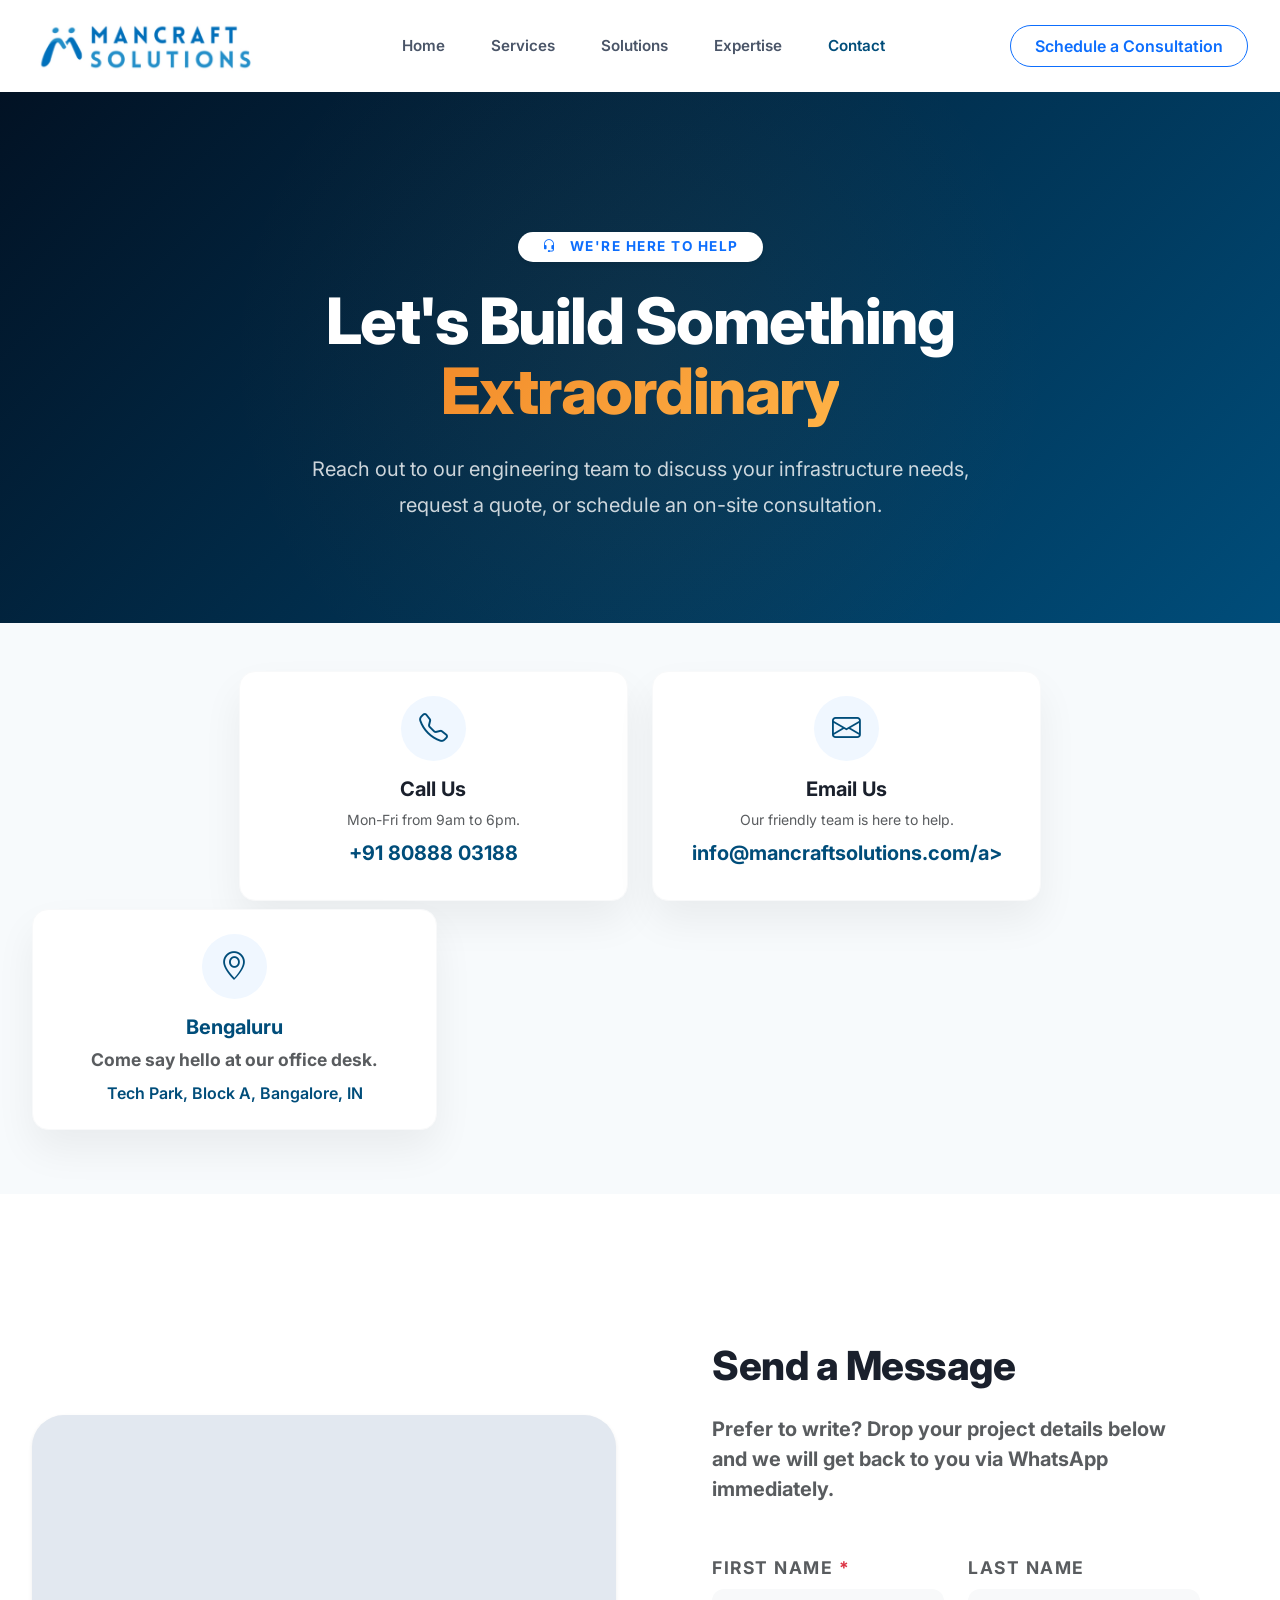
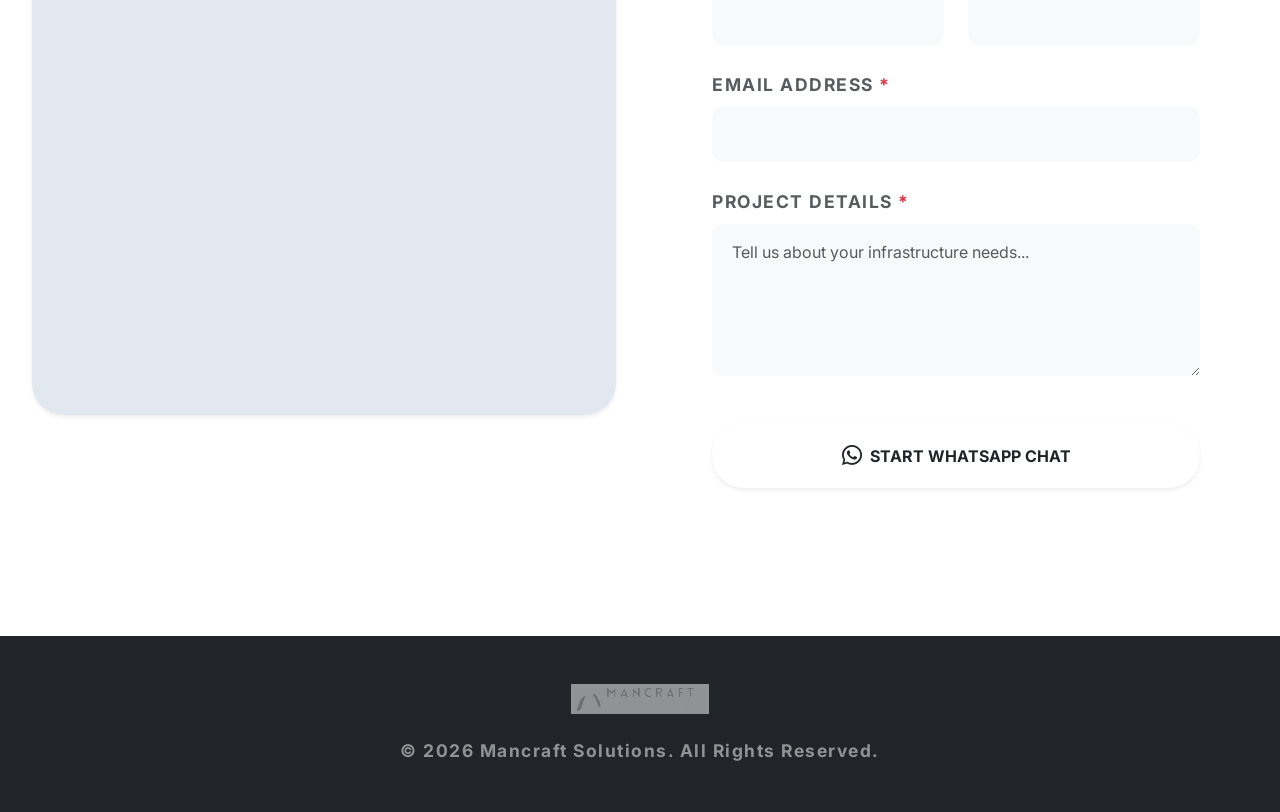
==== contact.html @ b44d3eac "updated commit" ====
<!DOCTYPE html>
<html lang="en">
<head>
    <meta charset="UTF-8">
    <meta name="viewport" content="width=device-width, initial-scale=1.0">
    <title>Contact Us | Mancraft Solutions</title>
    
    <link href="https://cdn.jsdelivr.net/npm/bootstrap@5.3.0/dist/css/bootstrap.min.css" rel="stylesheet">
    <link rel="stylesheet" href="https://cdn.jsdelivr.net/npm/bootstrap-icons@1.11.1/font/bootstrap-icons.css">
    <link rel="stylesheet" href="style.css">
</head>
<body>

    <nav class="navbar navbar-expand-lg bg-white py-3">
        <div class="container-fluid container-wide">
            <a class="navbar-brand" href="index.html">
                <img src="Picsart_26-04-26_11-43-35-209.jpg.jpeg" alt="Mancraft Solutions Logo" height="50">
            </a>
            <button class="navbar-toggler" type="button" data-bs-toggle="collapse" data-bs-target="#navbarNav">
                <span class="navbar-toggler-icon"></span>
            </button>
            <div class="collapse navbar-collapse" id="navbarNav">
                <ul class="navbar-nav mx-auto">
                    <li class="nav-item"><a class="nav-link" href="index.html">Home</a></li>
                    <li class="nav-item"><a class="nav-link" href="services.html">Services</a></li>
                    <li class="nav-item"><a class="nav-link" href="solutions.html">Solutions</a></li>
                    <li class="nav-item"><a class="nav-link" href="expertise.html">Expertise</a></li>
                    <li class="nav-item"><a class="nav-link active" href="contact.html">Contact</a></li>
                </ul>
                <a href="contact.html" class="btn btn-outline-primary rounded-pill px-4 py-2 fw-semibold">Schedule a Consultation</a>
            </div>
        </div>
    </nav>

    <section class="inner-page-header position-relative overflow-hidden text-center">
        <div class="position-absolute top-50 start-50 translate-middle w-100 h-100" style="background: radial-gradient(circle, rgba(242,139,42,0.05) 0%, rgba(0,0,0,0) 60%);"></div>
        
        <div class="container-wide position-relative z-index-2">
            <span class="badge bg-white text-primary rounded-pill px-4 py-2 mb-4 fw-bold tracking-wide shadow-sm" style="font-size: 0.85rem;">
                <i class="bi bi-headset me-2"></i> WE'RE HERE TO HELP
            </span>
            <h1 class="inner-hero-title mb-4">
                Let's Build Something <br> 
                <span class="text-orange-gradient">Extraordinary</span>
            </h1>
            <p class="inner-hero-subtitle mx-auto mb-0">
                Reach out to our engineering team to discuss your infrastructure needs, request a quote, or schedule an on-site consultation.
            </p>
        </div>
    </section>

    <section class="py-5 position-relative contact-overlap" style="z-index: 10;">
        <div class="container-wide">
            <div class="row g-4 justify-content-center">
                
                <div class="col-lg-4 col-md-6">
                    <div class="bg-white p-4 rounded-4 shadow-premium text-center h-100 contact-card border border-light">
                        <div class="icon-box mx-auto mb-3"><i class="bi bi-telephone"></i></div>
                        <h5 class="fw-bold mb-2">Call Us</h5>
                        <p class="text-muted small mb-0">Mon-Fri from 9am to 6pm.</p>
                        <a href="tel:+918088803188" class="fs-5 fw-bold text-decoration-none mt-2 d-block" style="color: var(--brand-blue);">+91 80888 03188</a>
                    </div>
                </div>

                <div class="col-lg-4 col-md-6">
                    <div class="bg-white p-4 rounded-4 shadow-premium text-center h-100 contact-card border border-light">
                        <div class="icon-box mx-auto mb-3"><i class="bi bi-envelope"></i></div>
                        <h5 class="fw-bold mb-2">Email Us</h5>
                        <p class="text-muted small mb-0">Our friendly team is here to help.</p>
                        <a href="mailto:info@mancraftsolutions.com" class="fs-5 fw-bold text-decoration-none mt-2 d-block" style="color: var(--brand-blue);">info@mancraftsolutions.com/a>
                    </div>
                </div>

                <div class="col-lg-4 col-md-6">
                    <div class="bg-white p-4 rounded-4 shadow-premium text-center h-100 contact-card border border-light">
                        <div class="icon-box mx-auto mb-3"><i class="bi bi-geo-alt"></i></div>
                        <h5 class="fw-bold mb-2">Bengaluru</h5>
                        <p class="text-muted small mb-0">Come say hello at our office desk.</p>
                        <span class="fs-6 fw-semibold mt-2 d-block" style="color: var(--brand-blue);">Tech Park, Block A, Bangalore, IN</span>
                    </div>
                </div>

            </div>
        </div>
    </section>

    <section class="section-padding bg-white" id="contactForm">
        <div class="container-wide">
            <div class="row g-5 align-items-center">
                
                <div class="col-lg-6">
                    <div class="rounded-5 overflow-hidden shadow-sm" style="height: 600px; background-color: #e2e8f0;">
                        <iframe src="https://www.google.com/maps/embed?pb=!1m18!1m12!1m3!1d3888.001696423075!2d77.5920194!3d12.9715987!2m3!1f0!2f0!3f0!3m2!1i1024!2i768!4f13.1!3m3!1m2!1s0x0%3A0x0!2zMTLCsDU4JzE3LjgiTiA3N8KwMzUnMzEuMyJF!5e0!3m2!1sen!2sin!4v1620000000000!5m2!1sen!2sin" width="100%" height="100%" style="border:0;" allowfullscreen="" loading="lazy"></iframe>
                    </div>
                </div>

                <div class="col-lg-6">
                    <div class="p-lg-5">
                        <h2 class="section-title mb-4">Send a Message</h2>
                        <p class="text-muted mb-5">Prefer to write? Drop your project details below and we will get back to you via WhatsApp immediately.</p>

                        <form id="whatsappContactPage">
                            <div class="row g-4">
                                <div class="col-md-6">
                                    <label class="form-label text-muted small fw-bold tracking-wide">FIRST NAME <span class="text-danger">*</span></label>
                                    <input type="text" id="contactFirstName" class="form-control form-control-lg bg-light border-0" required>
                                </div>
                                <div class="col-md-6">
                                    <label class="form-label text-muted small fw-bold tracking-wide">LAST NAME</label>
                                    <input type="text" id="contactLastName" class="form-control form-control-lg bg-light border-0">
                                </div>
                                <div class="col-12">
                                    <label class="form-label text-muted small fw-bold tracking-wide">EMAIL ADDRESS <span class="text-danger">*</span></label>
                                    <input type="email" id="contactEmail" class="form-control form-control-lg bg-light border-0" required>
                                </div>
                                <div class="col-12">
                                    <label class="form-label text-muted small fw-bold tracking-wide">PROJECT DETAILS <span class="text-danger">*</span></label>
                                    <textarea id="contactMessage" class="form-control bg-light border-0" rows="5" placeholder="Tell us about your infrastructure needs..." required style="border-radius: 12px; padding: 1rem 1.25rem;"></textarea>
                                </div>
                                <div class="col-12 mt-5">
                                    <button type="submit" class="btn btn-brand-orange w-100 rounded-pill py-3 fw-bold shadow-sm d-flex align-items-center justify-content-center gap-2">
                                        <i class="bi bi-whatsapp fs-5"></i> START WHATSAPP CHAT
                                    </button>
                                </div>
                            </div>
                        </form>
                    </div>
                </div>

            </div>
        </div>
    </section>

    <footer class="bg-dark text-white py-5 text-center">
        <div class="container-wide">
            <img src="Picsart_26-04-26_11-43-35-209.jpg.jpeg" alt="Logo" height="30" class="mb-4 opacity-50" style="filter: grayscale(100%) brightness(200%);">
            <p class="mb-0 small text-white-50 tracking-wide">© 2026 Mancraft Solutions. All Rights Reserved.</p>
        </div>
    </footer>

    <script src="https://cdn.jsdelivr.net/npm/bootstrap@5.3.0/dist/js/bootstrap.bundle.min.js"></script>

    <script>
        document.getElementById('whatsappContactPage').addEventListener('submit', function(event) {
            event.preventDefault();

            const firstName = document.getElementById('contactFirstName').value;
            const lastName = document.getElementById('contactLastName').value;
            const email = document.getElementById('contactEmail').value;
            const messageText = document.getElementById('contactMessage').value;

            const phoneNumber = "918088803188"; 

            const message = `Hello Mancraft Solutions!%0A%0ANew Website Inquiry:%0A- Name: ${firstName} ${lastName}%0A- Email: ${email}%0A- Message: ${messageText}`;
            const whatsappUrl = `https://wa.me/${phoneNumber}?text=${message}`;

            window.open(whatsappUrl, '_blank');
        });
    </script>
</body>
</html>
---- style.css ----
/* =========================================
   GLOBAL STYLES & TYPOGRAPHY
   ========================================= */
/* Imported heavier font weights (800) for premium titles */
@import url('https://fonts.googleapis.com/css2?family=Inter:wght@400;500;600;700;800&display=swap');

:root {
    --brand-blue: #004d7a; /* Deepened the blue slightly for better corporate contrast */
    --brand-blue-light: #006699;
    --brand-orange: #f28b2a; 
    --text-dark: #1a202c; /* Almost black for razor-sharp readability */
    --text-muted: #4a5568;   
    --bg-light: #f7fafc; /* Softer, cooler off-white */
}


/* Custom Wide Layout - Put this near the top of style.css */
.container-wide {
    width: 100%;
    max-width: 1536px; 
    margin-right: auto;
    margin-left: auto;
    padding-right: 2rem;
    padding-left: 2rem;
}

body {
    font-family: 'Inter', sans-serif;
    background-color: var(--bg-light);
    color: var(--text-dark);
    -webkit-font-smoothing: antialiased; /* Makes fonts look sharper on screens */
}

/* Reusable Typography Utilities */
.tracking-wide { letter-spacing: 1.5px; }
.section-title {
    font-weight: 800;
    font-size: 2.5rem;
    color: var(--text-dark);
    letter-spacing: -0.5px;
}
.section-padding {
    padding: 100px 0; /* Massive breathing room for premium feel */
}

/* =========================================
   NAVIGATION BAR
   ========================================= */
.navbar {
    background-color: rgba(255, 255, 255, 0.95) !important;
    backdrop-filter: blur(10px); /* Gives the header a slight glass effect when scrolling */
    box-shadow: 0 4px 20px rgba(0, 0, 0, 0.03); 
}

.navbar-nav .nav-link {
    font-weight: 600;
    font-size: 0.95rem;
    color: var(--text-muted);
    margin: 0 15px;
    transition: color 0.3s ease;
}

.navbar-nav .nav-link:hover, .navbar-nav .nav-link.active {
    color: var(--brand-blue) !important;
}

/* =========================================
   HERO SECTION 
   ========================================= */
/* =========================================
   HERO SECTION (RESPONSIVE FIX)
   ========================================= */
/* 1. MOBILE-FIRST STYLES (These apply to phones) */
.hero-section {
    padding: 60px 0 60px 0; /* Much less empty space on mobile */
    background: radial-gradient(circle at top left, #ffffff 0%, var(--bg-light) 100%);
}

.hero-title {
    font-size: 2.5rem; /* Shrunk down so it fits perfectly on a phone screen */
    font-weight: 800;
    line-height: 1.2;
    letter-spacing: -1px; 
    background: linear-gradient(135deg, #0b2545 0%, var(--brand-blue-light) 100%);
    -webkit-background-clip: text;
    -webkit-text-fill-color: transparent;
    padding-bottom: 10px; /* FIX: Prevents mobile browsers from chopping off the bottom of letters like 'y' and 'g' */
}

.hero-subtitle {
    color: var(--text-muted);
    font-size: 1.1rem; /* Slightly smaller for mobile */
    line-height: 1.6;
}

/* Image Styling */
.custom-slider-img {
    height: 350px; /* Shorter image so it doesn't hog the whole phone screen */
    object-fit: cover; 
}
.shadow-premium {
    box-shadow: 0 20px 40px rgba(0, 0, 0, 0.06); 
}

/* -----------------------------------------
   2. DESKTOP STYLES (Media Query)
   ----------------------------------------- */
/* When the screen gets wider than a tablet (992px), these rules OVERRIDE the mobile ones above */
@media (min-width: 992px) {
    .hero-section {
        padding: 120px 0 100px 0; /* Brings back the massive premium breathing room */
    }
    
    .hero-title {
        font-size: 3.8rem; /* Brings back the giant, punchy desktop text */
        line-height: 1.15;
        letter-spacing: -1.5px;
    }
    
    .hero-subtitle {
        font-size: 1.25rem;
        line-height: 1.8;
    }
    
    .custom-slider-img {
        height: 600px; /* Makes the image tall and cinematic again */
    }
}
/* =========================================
   SPECIALIZATIONS CARDS
   ========================================= */
.feature-card {
    background-color: #ffffff;
    border: 1px solid rgba(0,0,0,0.03); 
    box-shadow: 0 10px 30px rgba(0, 0, 0, 0.02); 
    transition: all 0.4s cubic-bezier(0.165, 0.84, 0.44, 1); 
}

.feature-card:hover {
    border-color: rgba(0, 102, 153, 0.1); 
    box-shadow: 0 20px 40px rgba(0, 102, 153, 0.08); 
    transform: translateY(-8px); 
}

/* Circular Icon Wrappers */
.icon-box {
    width: 65px;
    height: 65px;
    background-color: #f0f7ff;
    border-radius: 50%;
    display: flex;
    align-items: center;
    justify-content: center;
    color: var(--brand-blue);
    font-size: 1.8rem;
    transition: all 0.3s ease;
}

.feature-card:hover .icon-box {
    background-color: var(--brand-blue);
    color: #ffffff;
}

.card-title {
    font-weight: 700;
    color: var(--text-dark);
}

.card-text {
    color: var(--text-muted);
    font-size: 0.95rem;
    line-height: 1.7;
}

.learn-more-link {
    color: var(--brand-blue);
    font-size: 0.95rem;
    transition: color 0.3s ease;
}

.learn-more-link:hover {
    color: var(--brand-orange); 
}

/* =========================================
   WHY US & FORM
   ========================================= */
.icon-box-small {
    width: 50px;
    height: 50px;
    background-color: #ffffff;
    border-radius: 50%;
    display: flex;
    align-items: center;
    justify-content: center;
    color: var(--brand-blue);
    font-size: 1.4rem;
    box-shadow: 0 4px 12px rgba(0,0,0,0.04);
}

.form-control-lg {
    font-size: 1rem;
    padding: 1rem 1.25rem;
    border-radius: 12px;
}

.form-control:focus {
    background-color: #ffffff !important;
    border: 1px solid var(--brand-blue) !important;
    box-shadow: 0 0 0 4px rgba(0, 102, 153, 0.1);
}

/* Carousel (Slider) Images - Responsive Heights */
.custom-slider-img {
    height: 350px; /* Default: Shorter height for Mobile screens so it doesn't take over the phone */
    object-fit: cover; 
    object-position: center; 
}

/* THE MAGIC: Media Query for Desktop */
@media (min-width: 992px) {
    .custom-slider-img {
        height: 600px; /* Overrides the 350px and makes it tall and majestic ONLY on large desktop screens */
    }
}


/* =========================================
   BRANDS SECTION (LOGO GRID)
   ========================================= */
.brand-logo-img {
    height: 45px;          /* Locks the height so the row is perfectly straight */
    width: 150px;          /* Gives wide logos room to stretch */
    object-fit: contain;   /* Prevents the image from squishing or distorting */
    
    /* Erases solid white backgrounds from downloaded JPGs */
    mix-blend-mode: multiply; 
    
    /* Premium Hover Effect (Starts muted/grey, turns full color on hover) */
    filter: grayscale(100%) opacity(50%); 
    transition: all 0.3s ease;
    cursor: pointer;
}

.brand-logo-img:hover {
    filter: grayscale(0%) opacity(100%);
    transform: translateY(-3px); /* Subtle lift effect */
}


/* =========================================
   INNER PAGE STYLES (Services Header)
   ========================================= */
.inner-page-header {
    /* Made the dark blue even richer to make the white text pop */
    background: linear-gradient(135deg, #021224 0%, var(--brand-blue) 100%);
    padding: 140px 0 100px 0; /* Massive breathing room */
}

/* Premium Desktop Typography */
.inner-hero-title {
    color: #ffffff;
    font-size: 4rem; /* Massive, bold sizing */
    font-weight: 800; /* Uses that heavy Inter font we imported */
    line-height: 1.1;
    letter-spacing: -1.5px; /* Tucks the letters tightly together */
}

/* The Highlight Gradient Effect */
.text-orange-gradient {
    background: linear-gradient(135deg, var(--brand-orange) 0%, #ffb347 100%);
    -webkit-background-clip: text;
    -webkit-text-fill-color: transparent;
    padding-bottom: 5px; /* Prevents text clipping */
}

/* Subtitle Readability */
.inner-hero-subtitle {
    color: rgba(255, 255, 255, 0.8); /* Slightly transparent white reduces eye strain */
    font-size: 1.25rem;
    line-height: 1.8;
    max-width: 700px;
    font-weight: 400;
}

/* Mobile Responsiveness (Crucial so it doesn't break on phones) */
@media (max-width: 991px) {
    .inner-page-header { padding: 80px 0 60px 0; }
    .inner-hero-title { font-size: 2.5rem; letter-spacing: -1px; }
    .inner-hero-subtitle { font-size: 1.1rem; }
}



/* Contact Page Card Hover */
.contact-card {
    transition: transform 0.3s ease, box-shadow 0.3s ease;
}
.contact-card:hover {
    transform: translateY(-5px);
    box-shadow: 0 25px 50px rgba(0, 0, 0, 0.08);
}


/* =========================================
   SOLUTIONS PAGE - INTERACTIVE TABS
   ========================================= */
.custom-tab {
    color: var(--text-muted) !important;
    font-weight: 600;
    padding: 12px 30px !important;
    border-radius: 50px !important;
    background-color: #f8fbff !important;
    border: 1px solid #e2e8f0 !important;
    transition: all 0.3s ease !important;
}

.custom-tab:hover {
    color: var(--brand-blue) !important;
    border-color: var(--brand-blue) !important;
}

/* When a user clicks the tab, it turns solid blue */
.nav-pills .nav-link.active.custom-tab {
    background-color: var(--brand-blue) !important;
    color: #ffffff !important;
    border-color: var(--brand-blue) !important;
    box-shadow: 0 8px 20px rgba(0, 102, 153, 0.2);
}

/* Smooth fade animation for the content */
.tab-content .tab-pane {
    transition: opacity 0.4s ease-in-out;
}




/* =========================================
   EXPERTISE PAGE STYLES
   ========================================= */
@media (min-width: 768px) {
    .border-end-md {
        border-right: 1px solid #e2e8f0;
    }
}
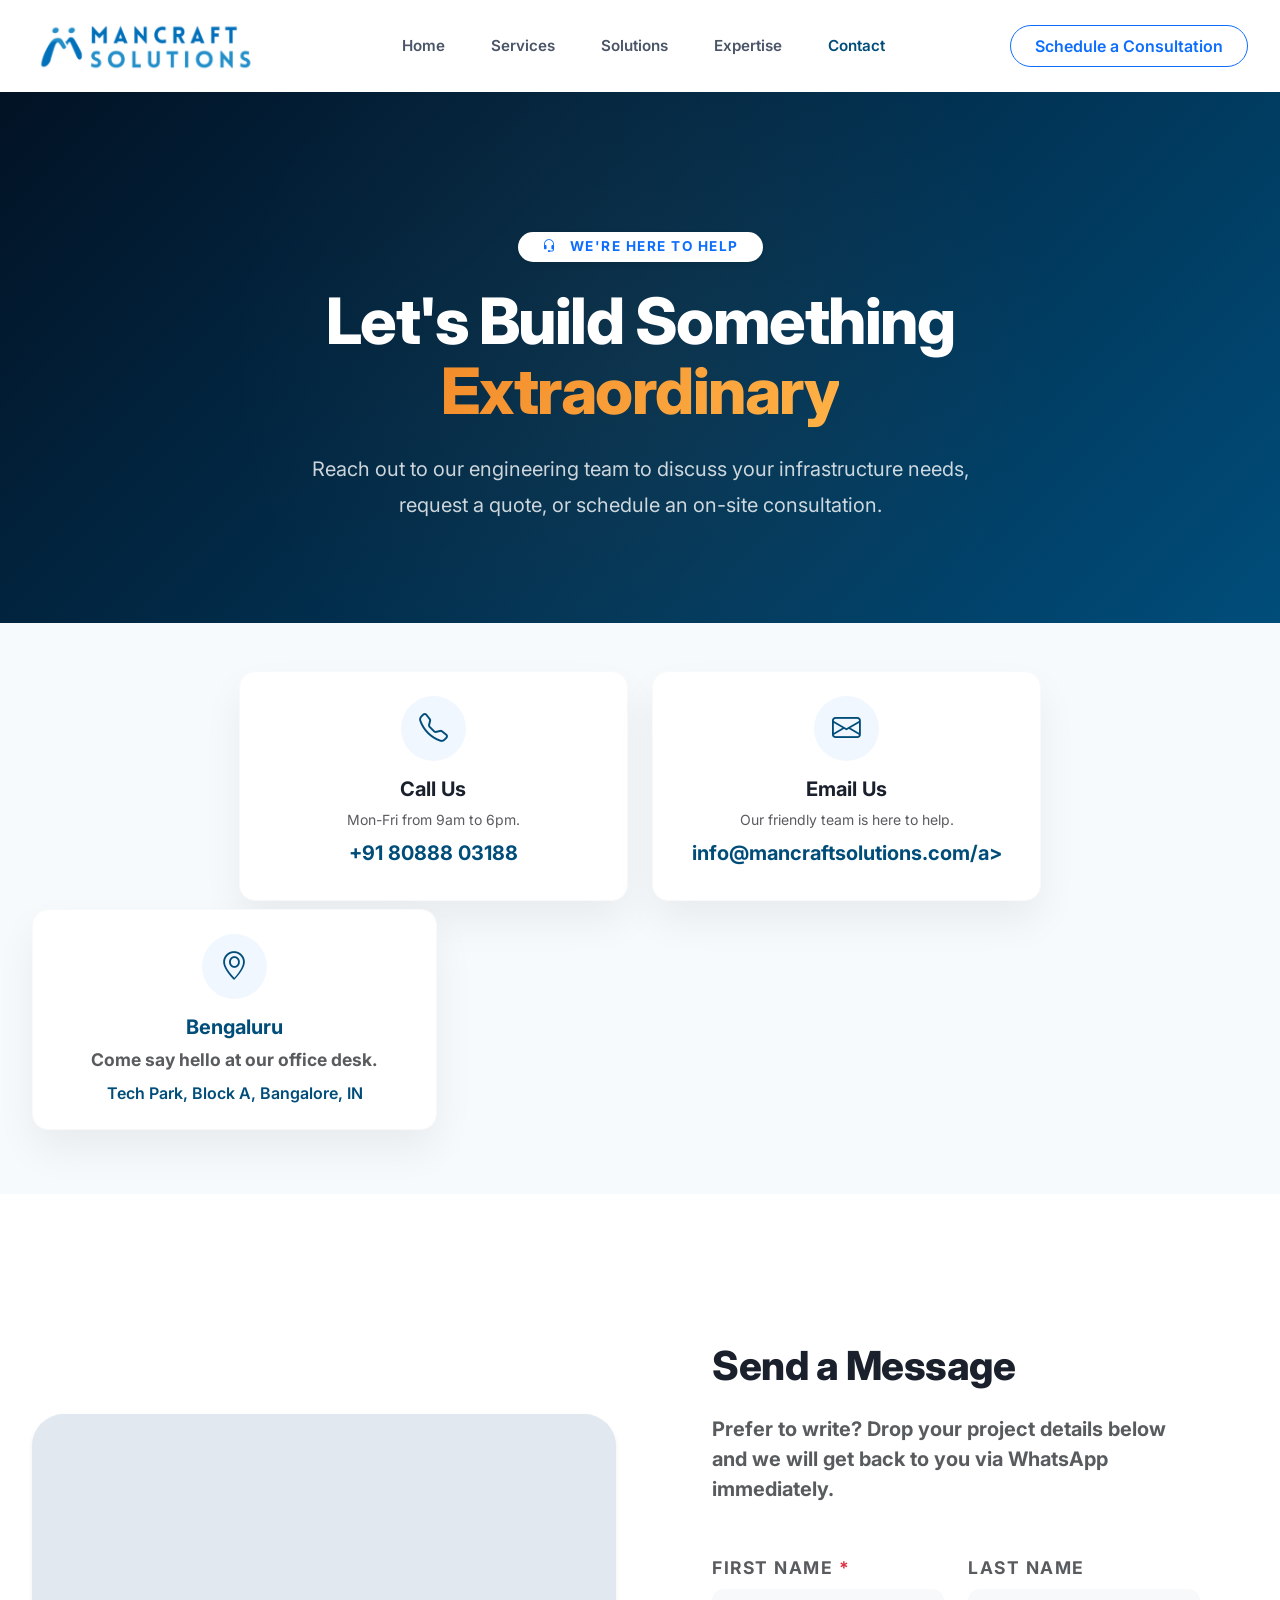
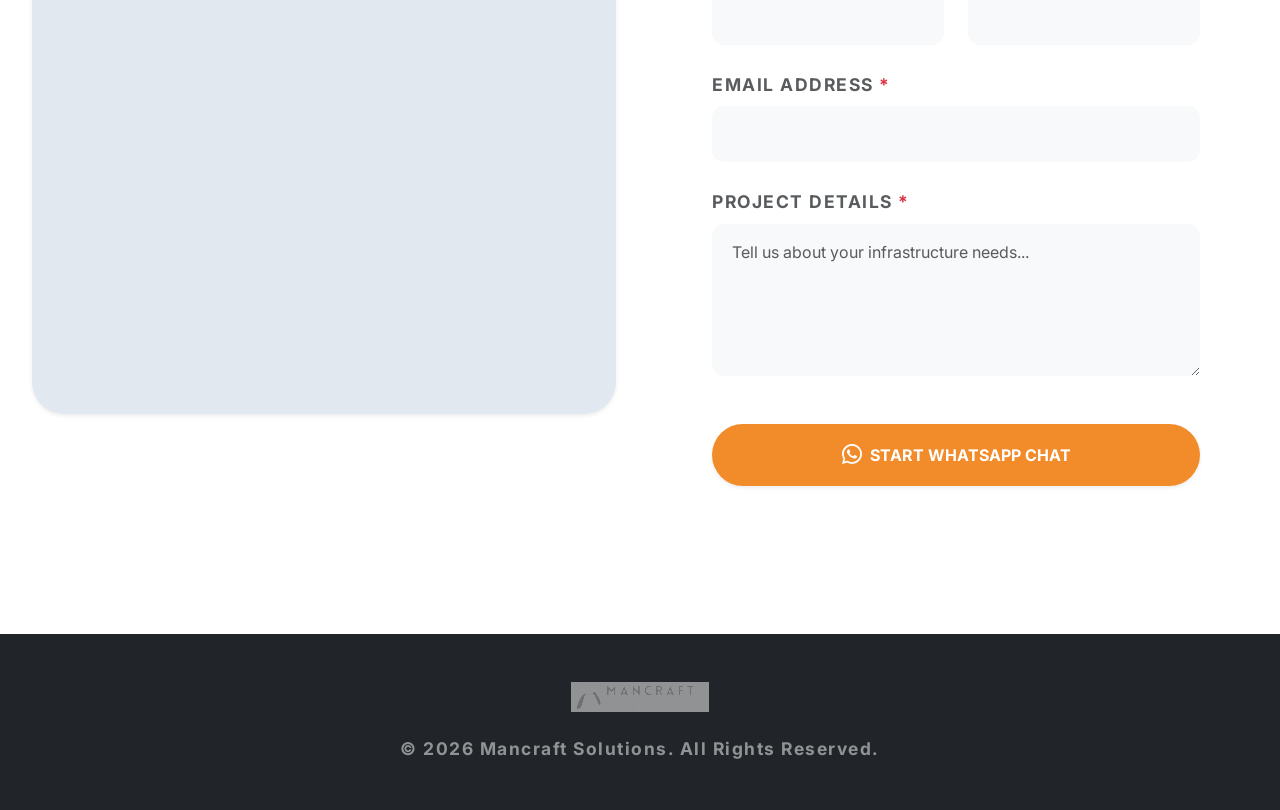
==== commit 2e05d59d: "fixes" ====
--- a/contact.html
+++ b/contact.html
@@ -152,7 +152,7 @@
             const phoneNumber = "918088803188"; 
 
             const message = `Hello Mancraft Solutions!%0A%0ANew Website Inquiry:%0A- Name: ${firstName} ${lastName}%0A- Email: ${email}%0A- Message: ${messageText}`;
-            const whatsappUrl = `https://wa.me/${phoneNumber}?text=${message}`;
+            const whatsappUrl = `https://wa.me/${"918088803188"}?text=${message}`;
 
             window.open(whatsappUrl, '_blank');
         });
--- a/style.css
+++ b/style.css
@@ -1,34 +1,41 @@
 /* =========================================
    GLOBAL STYLES & TYPOGRAPHY
    ========================================= */
-/* Imported heavier font weights (800) for premium titles */
 @import url('https://fonts.googleapis.com/css2?family=Inter:wght@400;500;600;700;800&display=swap');
 
 :root {
-    --brand-blue: #004d7a; /* Deepened the blue slightly for better corporate contrast */
+    --brand-blue: #004d7a;
     --brand-blue-light: #006699;
     --brand-orange: #f28b2a; 
-    --text-dark: #1a202c; /* Almost black for razor-sharp readability */
+    --text-dark: #1a202c; 
     --text-muted: #4a5568;   
-    --bg-light: #f7fafc; /* Softer, cooler off-white */
-}
-
-
-/* Custom Wide Layout - Put this near the top of style.css */
+    --bg-light: #f7fafc; 
+}
+
+/* Custom Wide Layout (FIXED PADDING) */
 .container-wide {
     width: 100%;
     max-width: 1536px; 
     margin-right: auto;
     margin-left: auto;
-    padding-right: 2rem;
-    padding-left: 2rem;
+    /* Standard 15px padding for mobile so images aren't squished */
+    padding-right: 15px; 
+    padding-left: 15px;
+}
+
+/* Brings back wider padding only on desktop */
+@media (min-width: 992px) {
+    .container-wide {
+        padding-right: 2rem;
+        padding-left: 2rem;
+    }
 }
 
 body {
     font-family: 'Inter', sans-serif;
     background-color: var(--bg-light);
     color: var(--text-dark);
-    -webkit-font-smoothing: antialiased; /* Makes fonts look sharper on screens */
+    -webkit-font-smoothing: antialiased; 
 }
 
 /* Reusable Typography Utilities */
@@ -40,7 +47,7 @@
     letter-spacing: -0.5px;
 }
 .section-padding {
-    padding: 100px 0; /* Massive breathing room for premium feel */
+    padding: 100px 0; 
 }
 
 /* =========================================
@@ -48,7 +55,7 @@
    ========================================= */
 .navbar {
     background-color: rgba(255, 255, 255, 0.95) !important;
-    backdrop-filter: blur(10px); /* Gives the header a slight glass effect when scrolling */
+    backdrop-filter: blur(10px); 
     box-shadow: 0 4px 20px rgba(0, 0, 0, 0.03); 
 }
 
@@ -64,68 +71,70 @@
     color: var(--brand-blue) !important;
 }
 
-/* =========================================
-   HERO SECTION 
-   ========================================= */
-/* =========================================
-   HERO SECTION (RESPONSIVE FIX)
-   ========================================= */
-/* 1. MOBILE-FIRST STYLES (These apply to phones) */
+.btn-brand-orange {
+    background-color: var(--brand-orange);
+    color: white;
+    border: none;
+    transition: background-color 0.3s ease;
+}
+
+.btn-brand-orange:hover {
+    background-color: #d97722;
+    color: white;
+}
+
+/* =========================================
+   HERO SECTION (FIXED HEIGHTS)
+   ========================================= */
+/* 1. MOBILE-FIRST STYLES */
 .hero-section {
-    padding: 60px 0 60px 0; /* Much less empty space on mobile */
-    background: radial-gradient(circle at top left, #ffffff 0%, var(--bg-light) 100%);
+    padding: 40px 0 !important; 
 }
 
 .hero-title {
-    font-size: 2.5rem; /* Shrunk down so it fits perfectly on a phone screen */
+    font-size: 2.5rem; 
     font-weight: 800;
-    line-height: 1.2;
+    line-height: 1.15;
     letter-spacing: -1px; 
-    background: linear-gradient(135deg, #0b2545 0%, var(--brand-blue-light) 100%);
-    -webkit-background-clip: text;
-    -webkit-text-fill-color: transparent;
-    padding-bottom: 10px; /* FIX: Prevents mobile browsers from chopping off the bottom of letters like 'y' and 'g' */
-}
-
-.hero-subtitle {
-    color: var(--text-muted);
-    font-size: 1.1rem; /* Slightly smaller for mobile */
-    line-height: 1.6;
-}
-
-/* Image Styling */
+    padding-bottom: 10px; 
+}
+
+/* Reduced height for mobile so it looks like a wide banner */
 .custom-slider-img {
-    height: 350px; /* Shorter image so it doesn't hog the whole phone screen */
+    height: 280px !important; 
+    width: 100%;
     object-fit: cover; 
-}
+    object-position: center;
+}
+
 .shadow-premium {
     box-shadow: 0 20px 40px rgba(0, 0, 0, 0.06); 
 }
 
-/* -----------------------------------------
-   2. DESKTOP STYLES (Media Query)
-   ----------------------------------------- */
-/* When the screen gets wider than a tablet (992px), these rules OVERRIDE the mobile ones above */
+/* 2. DESKTOP STYLES */
 @media (min-width: 992px) {
     .hero-section {
-        padding: 120px 0 100px 0; /* Brings back the massive premium breathing room */
+        padding: 60px 0 !important; 
     }
     
     .hero-title {
-        font-size: 3.8rem; /* Brings back the giant, punchy desktop text */
-        line-height: 1.15;
+        font-size: 3.8rem; 
         letter-spacing: -1.5px;
     }
     
-    .hero-subtitle {
-        font-size: 1.25rem;
-        line-height: 1.8;
-    }
-    
+    /* Reduced from 700px to 550px. This permanently kills the dead blue space! */
     .custom-slider-img {
-        height: 600px; /* Makes the image tall and cinematic again */
-    }
-}
+        height: 550px !important; 
+    }
+}
+
+/* Minor text wrap fix for tablets */
+@media (max-width: 991px) {
+    .hero-title {
+        font-size: 2.8rem !important; 
+    }
+}
+
 /* =========================================
    SPECIALIZATIONS CARDS
    ========================================= */
@@ -142,7 +151,6 @@
     transform: translateY(-8px); 
 }
 
-/* Circular Icon Wrappers */
 .icon-box {
     width: 65px;
     height: 65px;
@@ -210,33 +218,14 @@
     box-shadow: 0 0 0 4px rgba(0, 102, 153, 0.1);
 }
 
-/* Carousel (Slider) Images - Responsive Heights */
-.custom-slider-img {
-    height: 350px; /* Default: Shorter height for Mobile screens so it doesn't take over the phone */
-    object-fit: cover; 
-    object-position: center; 
-}
-
-/* THE MAGIC: Media Query for Desktop */
-@media (min-width: 992px) {
-    .custom-slider-img {
-        height: 600px; /* Overrides the 350px and makes it tall and majestic ONLY on large desktop screens */
-    }
-}
-
-
 /* =========================================
    BRANDS SECTION (LOGO GRID)
    ========================================= */
 .brand-logo-img {
-    height: 45px;          /* Locks the height so the row is perfectly straight */
-    width: 150px;          /* Gives wide logos room to stretch */
-    object-fit: contain;   /* Prevents the image from squishing or distorting */
-    
-    /* Erases solid white backgrounds from downloaded JPGs */
+    height: 45px;          
+    width: 150px;          
+    object-fit: contain;   
     mix-blend-mode: multiply; 
-    
-    /* Premium Hover Effect (Starts muted/grey, turns full color on hover) */
     filter: grayscale(100%) opacity(50%); 
     transition: all 0.3s ease;
     cursor: pointer;
@@ -244,54 +233,46 @@
 
 .brand-logo-img:hover {
     filter: grayscale(0%) opacity(100%);
-    transform: translateY(-3px); /* Subtle lift effect */
-}
-
+    transform: translateY(-3px); 
+}
 
 /* =========================================
    INNER PAGE STYLES (Services Header)
    ========================================= */
 .inner-page-header {
-    /* Made the dark blue even richer to make the white text pop */
     background: linear-gradient(135deg, #021224 0%, var(--brand-blue) 100%);
-    padding: 140px 0 100px 0; /* Massive breathing room */
-}
-
-/* Premium Desktop Typography */
+    padding: 140px 0 100px 0; 
+}
+
 .inner-hero-title {
     color: #ffffff;
-    font-size: 4rem; /* Massive, bold sizing */
-    font-weight: 800; /* Uses that heavy Inter font we imported */
+    font-size: 4rem; 
+    font-weight: 800; 
     line-height: 1.1;
-    letter-spacing: -1.5px; /* Tucks the letters tightly together */
-}
-
-/* The Highlight Gradient Effect */
+    letter-spacing: -1.5px; 
+}
+
 .text-orange-gradient {
     background: linear-gradient(135deg, var(--brand-orange) 0%, #ffb347 100%);
     -webkit-background-clip: text;
     -webkit-text-fill-color: transparent;
-    padding-bottom: 5px; /* Prevents text clipping */
-}
-
-/* Subtitle Readability */
+    padding-bottom: 5px; 
+}
+
 .inner-hero-subtitle {
-    color: rgba(255, 255, 255, 0.8); /* Slightly transparent white reduces eye strain */
+    color: rgba(255, 255, 255, 0.8); 
     font-size: 1.25rem;
     line-height: 1.8;
     max-width: 700px;
     font-weight: 400;
 }
 
-/* Mobile Responsiveness (Crucial so it doesn't break on phones) */
 @media (max-width: 991px) {
     .inner-page-header { padding: 80px 0 60px 0; }
     .inner-hero-title { font-size: 2.5rem; letter-spacing: -1px; }
     .inner-hero-subtitle { font-size: 1.1rem; }
 }
 
-
-
 /* Contact Page Card Hover */
 .contact-card {
     transition: transform 0.3s ease, box-shadow 0.3s ease;
@@ -300,7 +281,6 @@
     transform: translateY(-5px);
     box-shadow: 0 25px 50px rgba(0, 0, 0, 0.08);
 }
-
 
 /* =========================================
    SOLUTIONS PAGE - INTERACTIVE TABS
@@ -320,7 +300,6 @@
     border-color: var(--brand-blue) !important;
 }
 
-/* When a user clicks the tab, it turns solid blue */
 .nav-pills .nav-link.active.custom-tab {
     background-color: var(--brand-blue) !important;
     color: #ffffff !important;
@@ -328,13 +307,9 @@
     box-shadow: 0 8px 20px rgba(0, 102, 153, 0.2);
 }
 
-/* Smooth fade animation for the content */
 .tab-content .tab-pane {
     transition: opacity 0.4s ease-in-out;
 }
-
-
-
 
 /* =========================================
    EXPERTISE PAGE STYLES
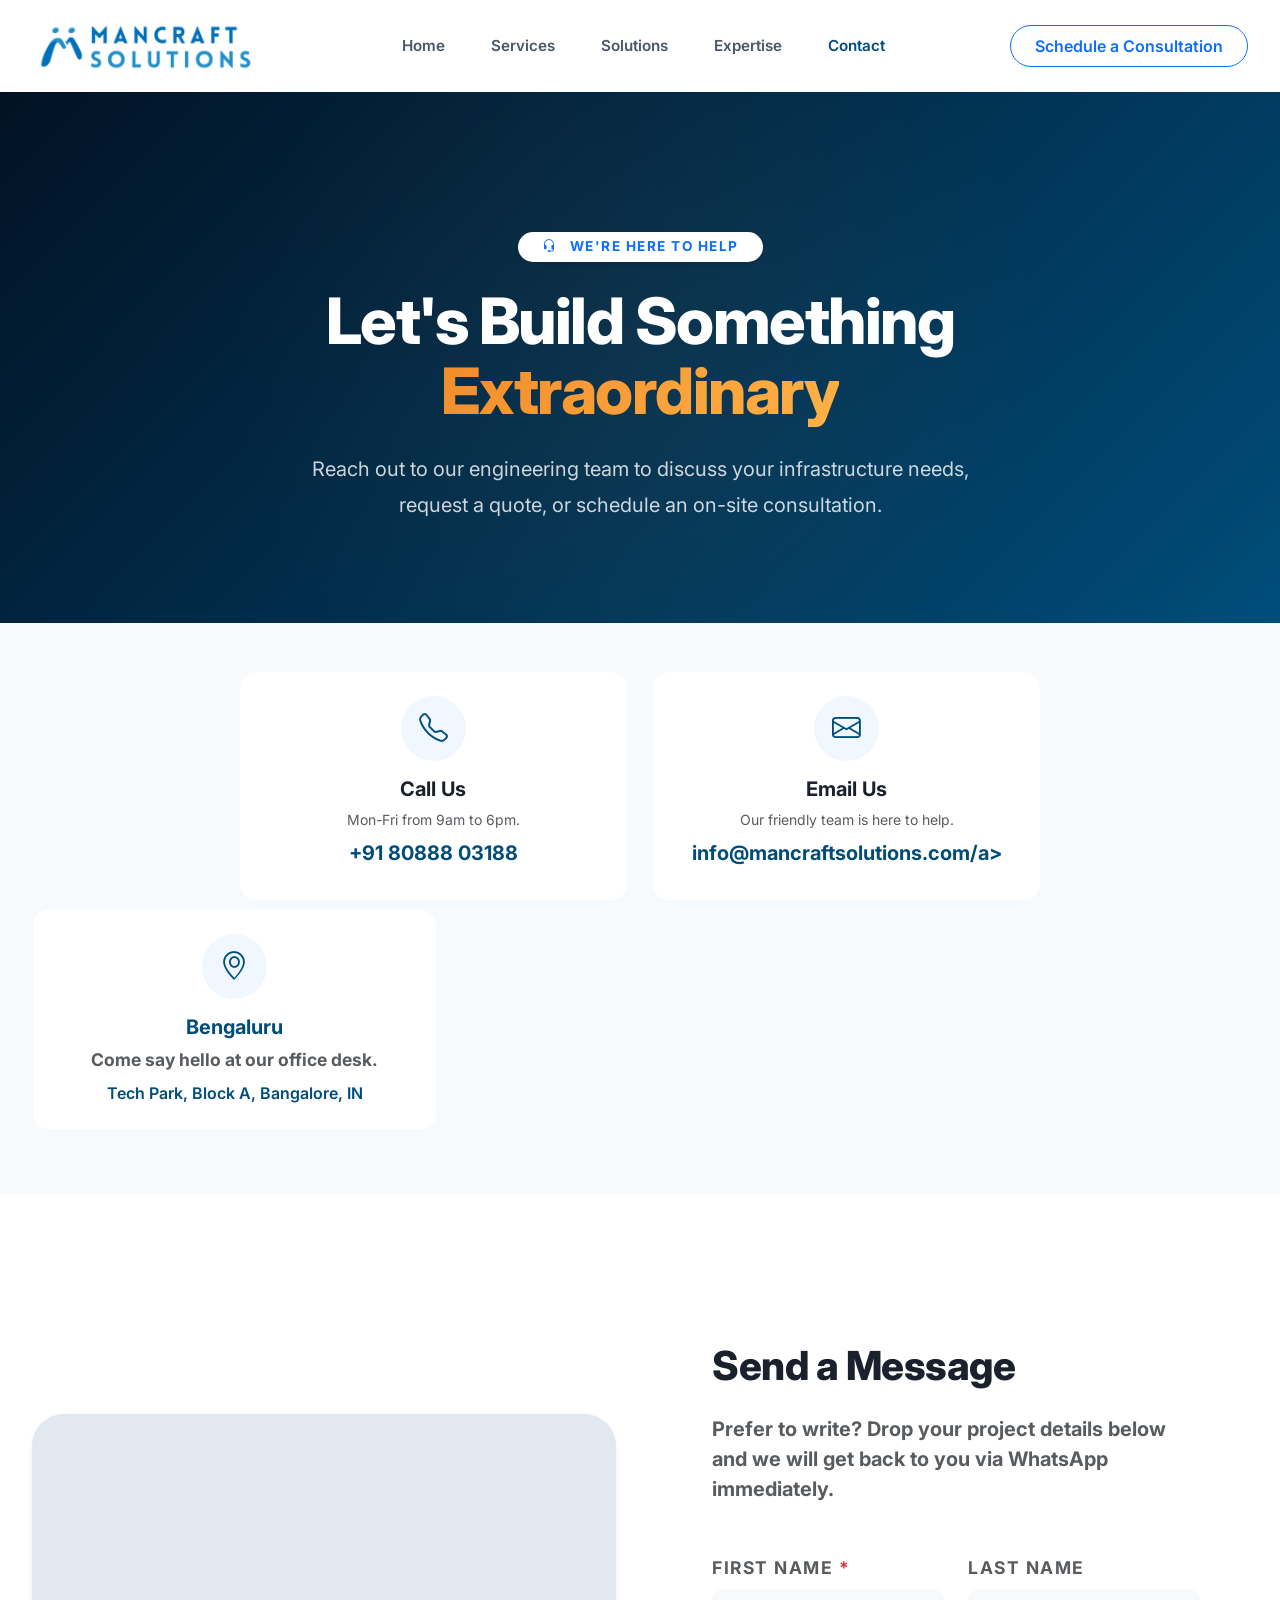
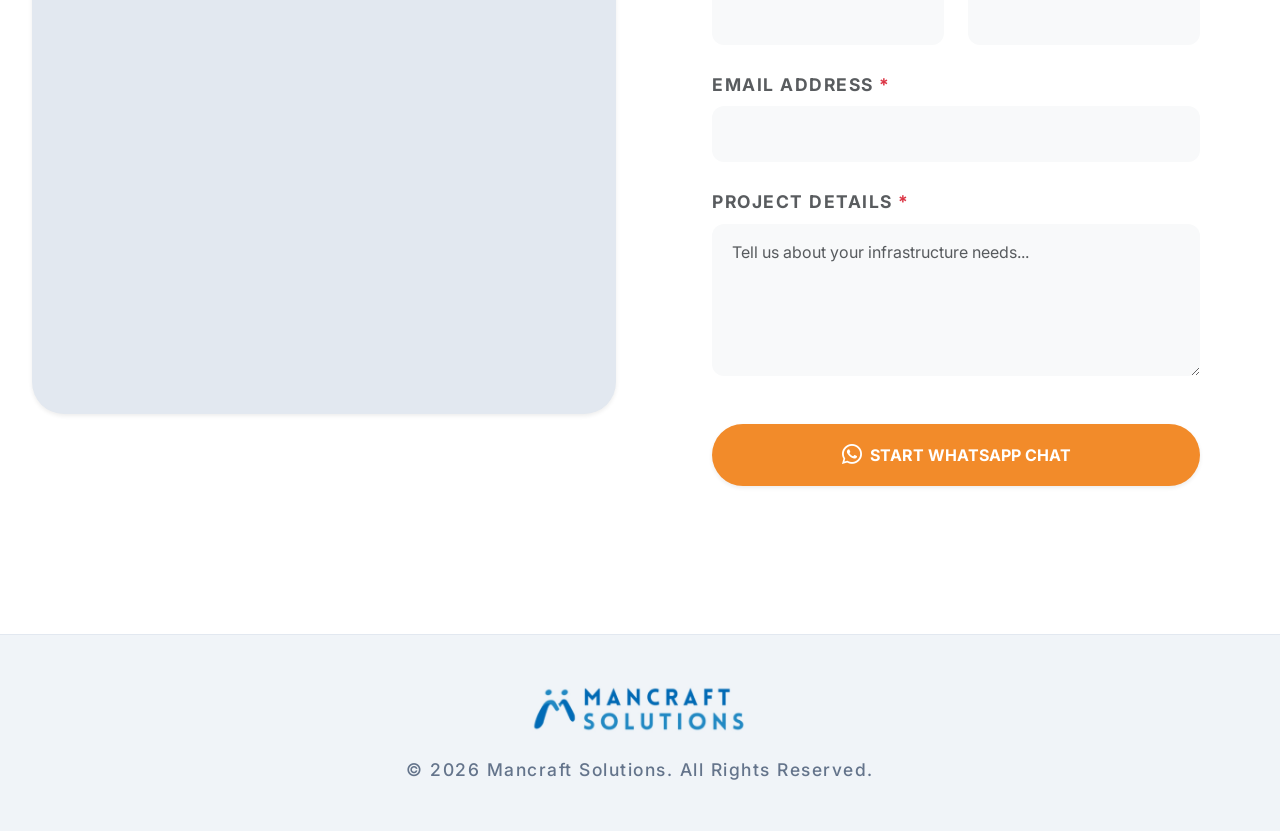
==== commit d820f805: "fixed one" ====
--- a/contact.html
+++ b/contact.html
@@ -131,10 +131,10 @@
         </div>
     </section>
 
-    <footer class="bg-dark text-white py-5 text-center">
+   <footer class="py-5 text-center" style="background-color: #f0f4f8; border-top: 1px solid #e2e8f0;">
         <div class="container-wide">
-            <img src="Picsart_26-04-26_11-43-35-209.jpg.jpeg" alt="Logo" height="30" class="mb-4 opacity-50" style="filter: grayscale(100%) brightness(200%);">
-            <p class="mb-0 small text-white-50 tracking-wide">© 2026 Mancraft Solutions. All Rights Reserved.</p>
+            <img src="Picsart_26-04-26_11-43-35-209.jpg.jpeg" alt="Mancraft Solutions Logo" height="50" class="mb-4" style="mix-blend-mode: multiply;">
+            <p class="mb-0 small tracking-wide fw-medium" style="color: #64748b;">&copy; 2026 Mancraft Solutions. All Rights Reserved.</p>
         </div>
     </footer>
 
--- a/style.css
+++ b/style.css
@@ -18,12 +18,10 @@
     max-width: 1536px; 
     margin-right: auto;
     margin-left: auto;
-    /* Standard 15px padding for mobile so images aren't squished */
     padding-right: 15px; 
     padding-left: 15px;
 }
 
-/* Brings back wider padding only on desktop */
 @media (min-width: 992px) {
     .container-wide {
         padding-right: 2rem;
@@ -84,51 +82,51 @@
 }
 
 /* =========================================
-   HERO SECTION (FIXED HEIGHTS)
-   ========================================= */
-/* 1. MOBILE-FIRST STYLES */
+   HERO SECTION (FULL BLEED FIX)
+   ========================================= */
 .hero-section {
-    padding: 40px 0 !important; 
+    padding: 0 !important; 
+}
+
+.hero-text-pad {
+    padding: 60px 15px; 
 }
 
 .hero-title {
-    font-size: 2.5rem; 
+    font-size: 2.8rem; 
     font-weight: 800;
     line-height: 1.15;
     letter-spacing: -1px; 
     padding-bottom: 10px; 
 }
 
-/* Reduced height for mobile so it looks like a wide banner */
 .custom-slider-img {
-    height: 280px !important; 
+    height: 100% !important; 
+    min-height: 450px; 
     width: 100%;
     object-fit: cover; 
     object-position: center;
 }
 
-.shadow-premium {
-    box-shadow: 0 20px 40px rgba(0, 0, 0, 0.06); 
-}
-
-/* 2. DESKTOP STYLES */
+/* Desktop Styles */
 @media (min-width: 992px) {
-    .hero-section {
-        padding: 60px 0 !important; 
-    }
-    
+    .hero-text-pad {
+        padding-top: 100px;
+        padding-bottom: 100px;
+        padding-left: max(2rem, calc((100vw - 1536px) / 2 + 2rem)); 
+        padding-right: 4rem;
+    }
+
     .hero-title {
         font-size: 3.8rem; 
         letter-spacing: -1.5px;
     }
     
-    /* Reduced from 700px to 550px. This permanently kills the dead blue space! */
     .custom-slider-img {
-        height: 550px !important; 
-    }
-}
-
-/* Minor text wrap fix for tablets */
+        min-height: 650px; 
+    }
+}
+
 @media (max-width: 991px) {
     .hero-title {
         font-size: 2.8rem !important; 
@@ -219,20 +217,19 @@
 }
 
 /* =========================================
-   BRANDS SECTION (LOGO GRID)
+   BRANDS SECTION (LOGO GRID) - UPDATED FULL COLOR
    ========================================= */
 .brand-logo-img {
     height: 45px;          
     width: 150px;          
     object-fit: contain;   
+    /* mix-blend-mode keeps the white backgrounds completely hidden! */
     mix-blend-mode: multiply; 
-    filter: grayscale(100%) opacity(50%); 
     transition: all 0.3s ease;
     cursor: pointer;
 }
 
 .brand-logo-img:hover {
-    filter: grayscale(0%) opacity(100%);
     transform: translateY(-3px); 
 }
 
